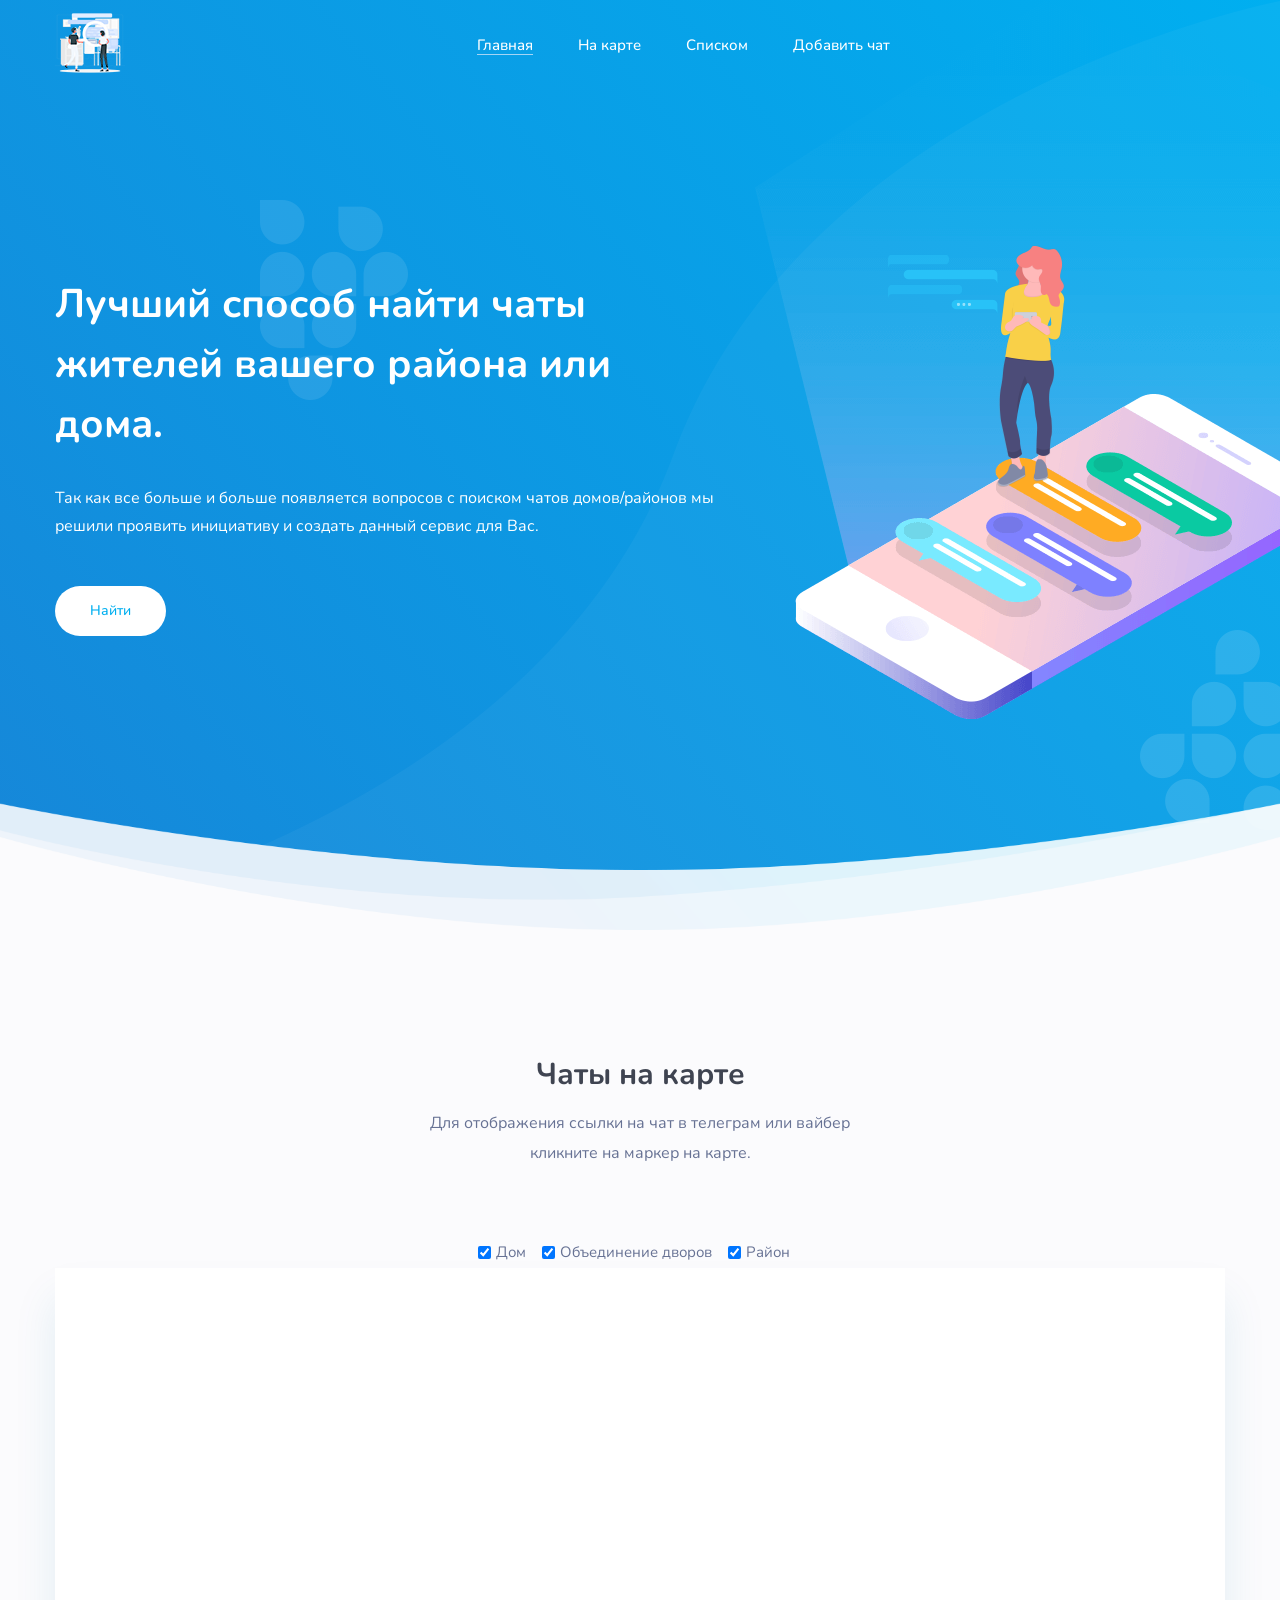
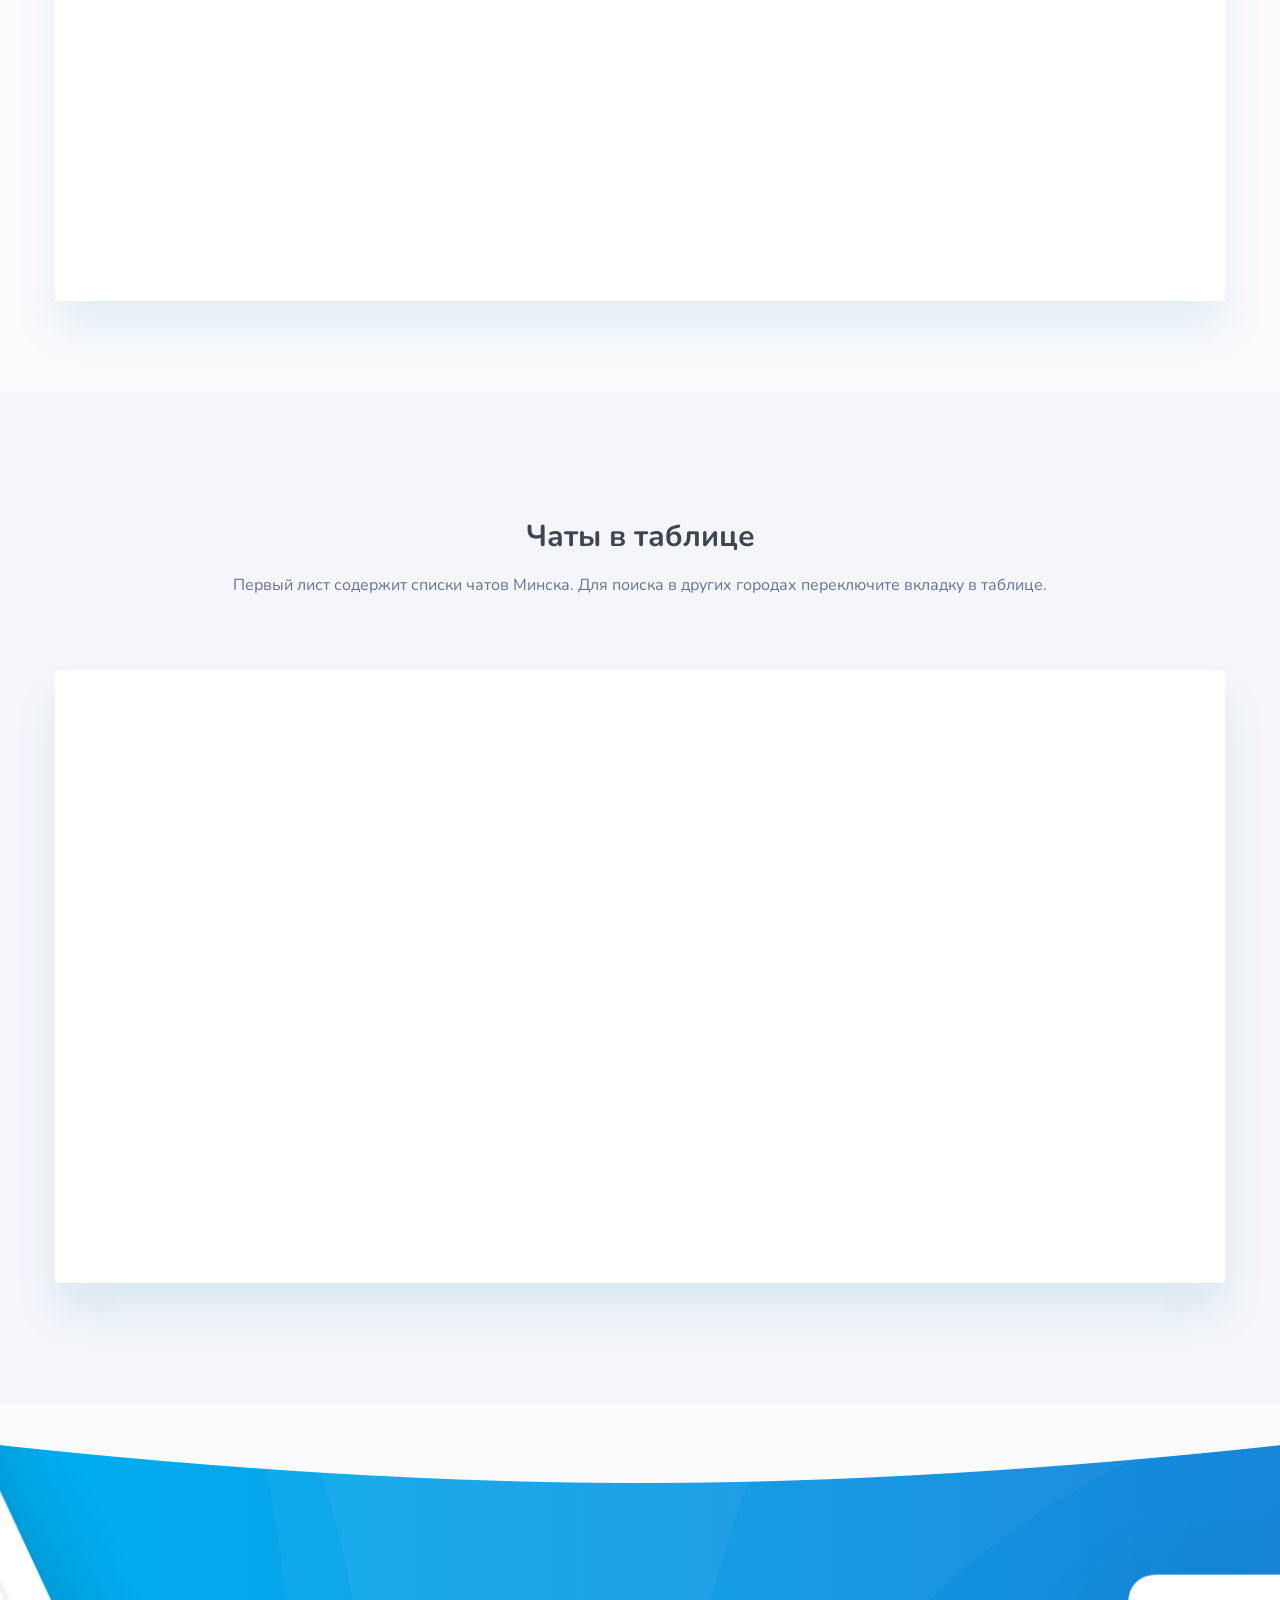
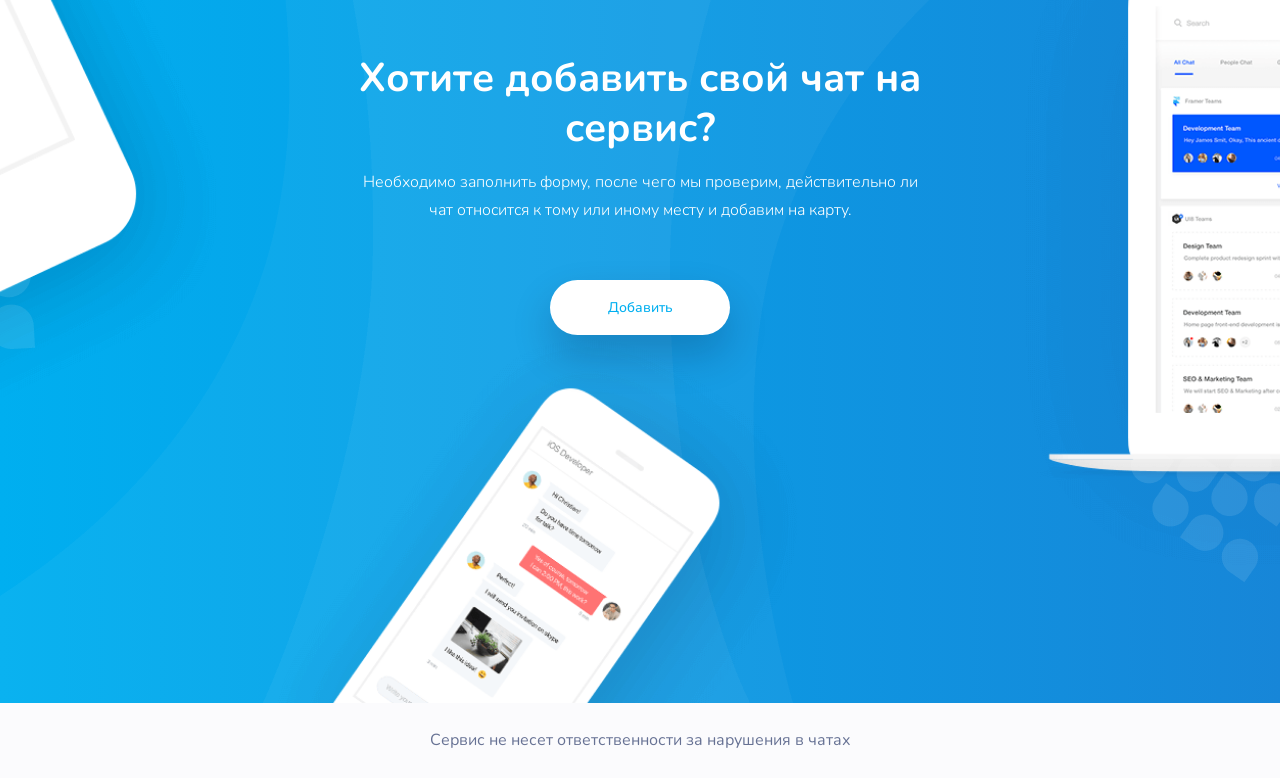
==== index.html @ 0113bb57 "'site'" ====
<!doctype html>
<html lang="ru">

<head>
    <!-- Required meta tags -->
    <meta charset="utf-8">
    <meta name="viewport" content="width=device-width, initial-scale=1, shrink-to-fit=no">
    <link rel="shortcut icon" href="img/favicon.png" type="image/x-icon">
    <title>Поиск чата дома, двора, района</title>
    <!-- Bootstrap CSS -->
    <link rel="stylesheet" href="css/bootstrap.min.css">
    <link rel="stylesheet" href="vendors/bootstrap-selector/css/bootstrap-select.min.css">
    <!--icon font css-->
    <link rel="stylesheet" href="vendors/themify-icon/themify-icons.css">
    <link rel="stylesheet" href="vendors/flaticon/flaticon.css">
    <link rel="stylesheet" href="vendors/animation/animate.css">
    <link rel="stylesheet" href="vendors/owl-carousel/assets/owl.carousel.min.css">
    <link rel="stylesheet" href="vendors/magnify-pop/magnific-popup.css">
    <link rel="stylesheet" href="vendors/nice-select/nice-select.css">
    <link rel="stylesheet" href="vendors/elagent/style.css">
    <link rel="stylesheet" href="vendors/scroll/jquery.mCustomScrollbar.min.css">
    <link rel="stylesheet" href="css/style.css">
    <link rel="stylesheet" href="css/responsive.css">
</head>

<body>
<!--     <div id="preloader">
    <div id="ctn-preloader" class="ctn-preloader">
        <div class="animation-preloader">
            <div class="spinner"></div>
            <div class="txt-loading">
                <span data-text-preloader="S" class="letters-loading">
                    S
                </span>
                <span data-text-preloader="A" class="letters-loading">
                    A
                </span>
                <span data-text-preloader="A" class="letters-loading">
                    A
                </span>
                <span data-text-preloader="S" class="letters-loading">
                    S
                </span>
                <span data-text-preloader="L" class="letters-loading">
                    L
                </span>
                <span data-text-preloader="A" class="letters-loading">
                    A
                </span>
                <span data-text-preloader="N" class="letters-loading">
                    N
                </span>
                <span data-text-preloader="D" class="letters-loading">
                    D
                </span>
            </div>
            <p class="text-center">Loading</p>
        </div>
        <div class="loader">
            <div class="row">
                <div class="col-3 loader-section section-left">
                    <div class="bg"></div>
                </div>
                <div class="col-3 loader-section section-left">
                    <div class="bg"></div>
                </div>
                <div class="col-3 loader-section section-right">
                    <div class="bg"></div>
                </div>
                <div class="col-3 loader-section section-right">
                    <div class="bg"></div>
                </div>
            </div>
        </div>
    </div>
</div> -->
    <div class="body_wrapper">
        <header class="header_area">
            <nav class="navbar navbar-expand-lg menu_two">
                <div class="container">
                    <a class="navbar-brand sticky_logo" href="#"><img src="img/logo2.png" srcset="img/logo2x-2.png 2x" alt="logo"><img src="img/logo.png" srcset="img/logo2x.png 2x" alt=""></a>
                    <button class="navbar-toggler collapsed" type="button" data-toggle="collapse" data-target="#navbarSupportedContent" aria-controls="navbarSupportedContent" aria-expanded="false" aria-label="Toggle navigation">
                        <span class="menu_toggle">
                            <span class="hamburger">
                                <span></span>
                                <span></span>
                                <span></span>
                            </span>
                            <span class="hamburger-cross">
                                <span></span>
                                <span></span>
                            </span>
                        </span>
                    </button>
                    <div class="collapse navbar-collapse justify-content-center" id="navbarSupportedContent">
                        <ul class="navbar-nav menu w_menu">
                            <li class="nav-item  mega_menu mega_menu_two active">
                                <a class="nav-link" href="/" role="button" >
                                    Главная
                                </a>
                            </li>
                            <li class="nav-item  mega_menu mega_menu_two">
                                <a class="nav-link" href="#map-list" role="button" >
                                    На карте
                                </a>
                            </li>
                            <li class="nav-item  mega_menu mega_menu_two">
                                <a class="nav-link" href="#table-list" role="button" >
                                    Списком
                                </a>
                            </li>
                            <li class="nav-item  mega_menu mega_menu_two">
                                <a class="nav-link" href="/add.html" role="button" >
                                    Добавить чат
                                </a>
                            </li>
                        </ul>
                    </div>
                   <!--  <div class="nav_right_btn">
                       <a href="#" class="login_btn">Login</a>
                       <a href="#" class="login_btn active">Sign Up</a>
                   </div> -->
                </div>
            </nav>
        </header>

        <section class="slider_area">
            <div class="container">
                <div class="row">
                    <div class="col-lg-7 d-flex align-items-center">
                        <div class="slider_content">
                            <h2 class="f_p f_700 f_size_40 l_height60">Лучший способ найти чаты жителей вашего района или дома.</h2>
                            <p class="f_400 l_height28 mt_30">Так как все больше и больше появляется вопросов с поиском чатов домов/районов мы решили проявить инициативу и создать данный сервис для Вас.</p>
                            <a href="#map-list" class="slider_btn btn_hover mt_30">Найти</a>
                        </div>
                    </div>
                    <div class="col-lg-5">
                        <div class="mobile_img">
                            <div class="img"><img class="women_img leaf wow fadeInDown" data-wow-delay="0.4s" src="img/home2/women.png" alt=""></div>
                            <img class="mobile wow fadeInRight" data-wow-delay="0.1s" src="img/home2/mobile.png" alt="">
                        </div>
                    </div>
                </div>
            </div>
            <img class="leaf l_left" src="img/home2/shape_02.png" alt="">
            <img class="leaf l_right" src="img/home2/shape_03.png" alt="">
            <img class="middle_shape" src="img/home2/shape_01.png" alt="">
            <img class="bottom_shoape" src="img/home2/shape.png" alt="">
        </section>
        <section class="features_area sec_pad" id="map-list">
            <div class="container custom_container p0">
                <div class="sec_title text-center">
                    <h2 class="f_p f_size_30 l_height50 f_700 t_color2">Чаты на карте</h2>
                    <p class="f_400 f_size_16 l_height30">Для отображения ссылки на чат в телеграм или вайбер<br>кликните на маркер на карте.</p>
                </div>
                <div class="row service_info mt_70 mb_30 text-center">
                    <div class="col-lg-12 mb-30">
<div class="form-check form-check-inline">
  <input class="form-check-input" type="checkbox" id="point" checked=true>
  <label class="form-check-label" for="point">Дом</label>
</div>
<div class="form-check form-check-inline">
  <input class="form-check-input" type="checkbox" id="polygon" checked=true>
  <label class="form-check-label" for="polygon">Объединение дворов</label>
</div>
<div class="form-check form-check-inline">
  <input class="form-check-input" type="checkbox" id="circle" checked=true>
  <label class="form-check-label" for="circle">Район</label>
</div>

                        <div class="service_item p-0">
                            <div id="map"></div>
                        </div>
                    </div>
                </div>
            </div>
            </section>

        <section class="service_area sec_pad" id="table-list">
            <div class="container custom_container p0">
                <div class="sec_title text-center">
                    <h2 class="f_p f_size_30 l_height50 f_700 t_color2">Чаты в таблице</h2>
                    <p class="f_400 f_size_16 l_height30">Первый лист содержит списки чатов Минска. Для поиска в других городах переключите вкладку в таблице.</p>
                </div>
                <div class="row service_info mt_70 mb_30">
                    <div class="col-lg-12 mb-30">
                        <div class="service_item p-0">
                            <iframe width="100%" height="600px" jsname="L5Fo6c" jscontroller="usmiIb" jsaction="rcuQ6b:WYd;" class="YMEQtf L6cTce-purZT L6cTce-pSzOP KfXz0b" sandbox="allow-scripts allow-popups allow-forms allow-same-origin allow-popups-to-escape-sandbox allow-downloads" aria-label="Spreadsheet, Чаты районов/дворов/ТС" allowfullscreen="" src="https://docs.google.com/spreadsheets/d/1nsbTMllpc9JCeDQKdfqJV3aFBMsn3Gv7wN0OTzFq9Tg/htmlembed?authuser=0" frameborder="0"></iframe>
                        </div>
                    </div>
                </div>
            </div>
        </section>
        
        <section class="call_action_area">
            <img class="leaf action_one" data-parallax='{"x": -50, "y": 0}' src="img/home2/app_bg.png" alt="">
            <img class="leaf action_two" data-parallax='{"x": 40, "y": 0}' src="img/home2/bg_shape.png" alt="">
            <div class="container">
                <div class="action_content text-center">
                    <h2 class="f_p f_size_40 l_height50 f_700">Хотите добавить свой чат на сервис?</h2>
                    <p>Необходимо заполнить форму, после чего мы проверим, действительно ли чат относится к тому или иному месту и добавим на карту.</p>
                    <a href="/add.html" class="action_btn btn_hover mt_40">Добавить</a>
                </div>
            </div>
        </section>

        <footer class="footer_area_two">
            
            <div class="footer_bottom">
                <div class="container">
                    <div class="row">
                        <div class="col-sm-12">
                            <p class="mb-0 f_400 text-center">Сервис не несет ответственности за нарушения в чатах</p>
                        </div>
                        <div class="col-sm-6">
                            <ul class="list-unstyled f_menu text-right">
                                <!-- <li><a href="#">Terms of Use</a></li>
                                <li><a href="#">Privacy Policy</a></li> -->
                            </ul>
                        </div>
                    </div>
                </div>
            </div>
        </footer>
    </div>
    <!-- Optional JavaScript -->
    <!-- jQuery first, then Popper.js, then Bootstrap JS -->
     <script src="https://api-maps.yandex.ru/2.1/?lang=ru_RU&amp;apikey=acfaf65d-8208-44d9-b4a4-fabe685512ab" type="text/javascript"></script>
    <script src="js/jquery-3.2.1.min.js"></script>
    <script src="js/geoobjects.js" type="text/javascript"></script>
    <script src="js/propper.js"></script>
    <script src="js/bootstrap.min.js"></script>
    <script src="vendors/bootstrap-selector/js/bootstrap-select.min.js"></script>
    <script src="vendors/wow/wow.min.js"></script>
    <script src="vendors/sckroller/jquery.parallax-scroll.js"></script>
    <script src="vendors/owl-carousel/owl.carousel.min.js"></script>
    <script src="vendors/nice-select/jquery.nice-select.min.js"></script>
    <script src="vendors/imagesloaded/imagesloaded.pkgd.min.js"></script>
    <script src="vendors/isotope/isotope-min.js"></script>
    <script src="vendors/magnify-pop/jquery.magnific-popup.min.js"></script>
    <script src="vendors/scroll/jquery.mCustomScrollbar.concat.min.js"></script>
    <script src="js/main.js"></script>
</body>

</html>
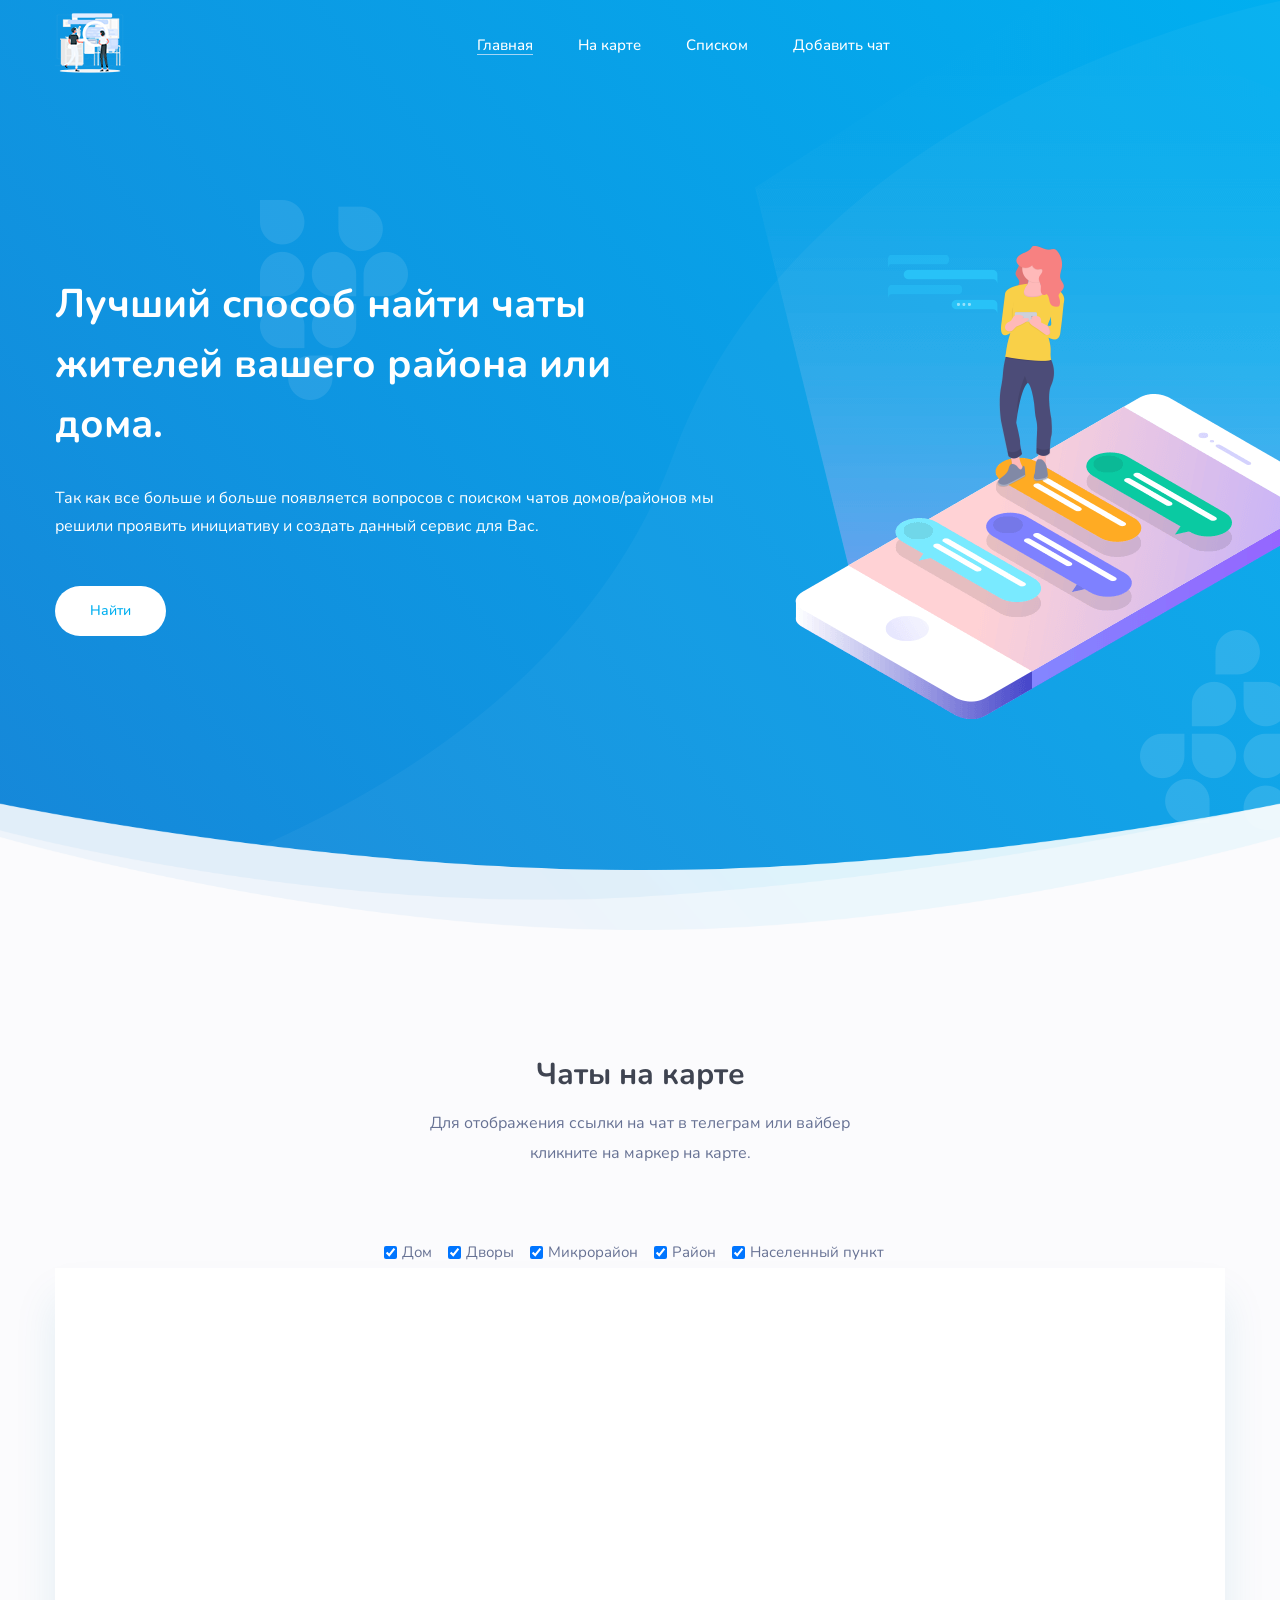
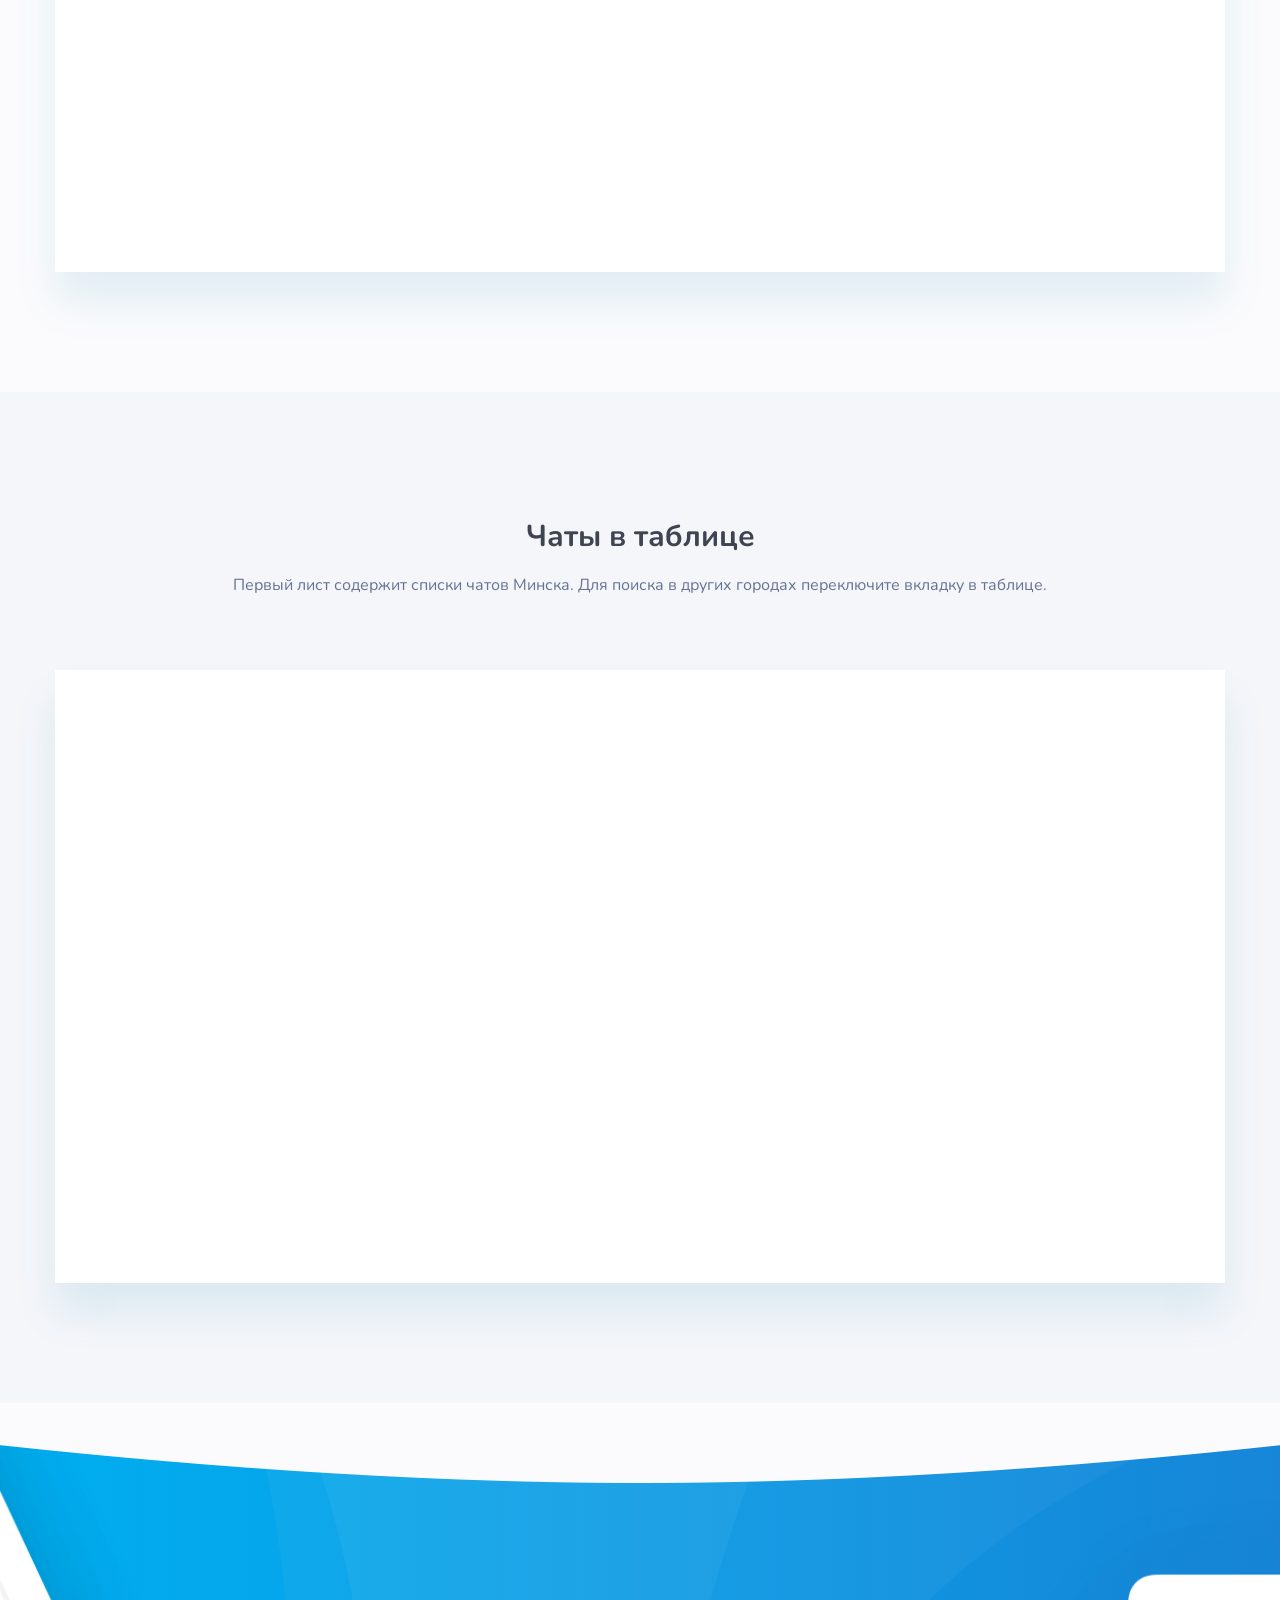
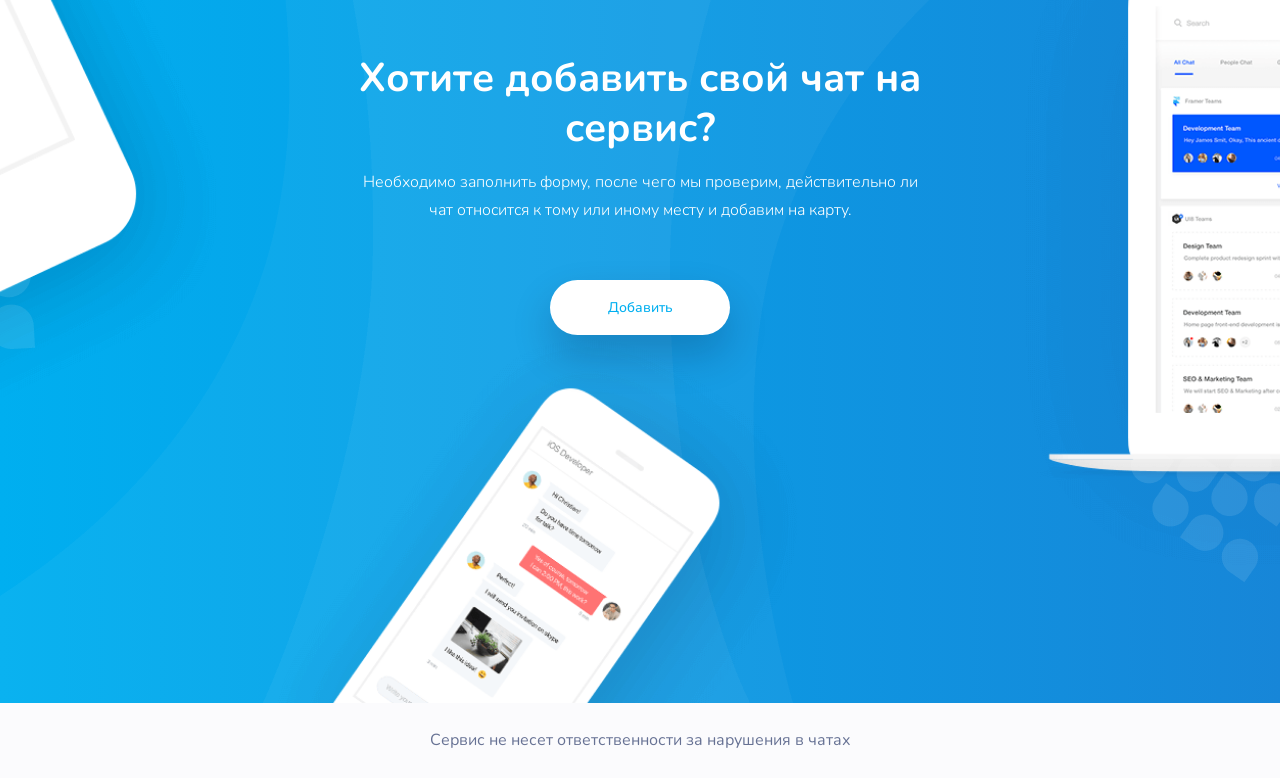
==== commit bd2830fa: "map" ====
--- a/index.html
+++ b/index.html
@@ -110,7 +110,7 @@
                                 </a>
                             </li>
                             <li class="nav-item  mega_menu mega_menu_two">
-                                <a class="nav-link" href="/add.html" role="button" >
+                                <a class="nav-link" href="https://www.google.com/url?q=https://forms.gle/v5q1YRzdFfWrDYZA6&sa=D&ust=1599309310475000&usg=AFQjCNFa2v-Of5Ny7p2y4aPrOoZUgODbrg" target="_blank" role="button" >
                                     Добавить чат
                                 </a>
                             </li>
@@ -156,17 +156,26 @@
                 <div class="row service_info mt_70 mb_30 text-center">
                     <div class="col-lg-12 mb-30">
 <div class="form-check form-check-inline">
-  <input class="form-check-input" type="checkbox" id="point" checked=true>
-  <label class="form-check-label" for="point">Дом</label>
-</div>
-<div class="form-check form-check-inline">
-  <input class="form-check-input" type="checkbox" id="polygon" checked=true>
-  <label class="form-check-label" for="polygon">Объединение дворов</label>
-</div>
-<div class="form-check form-check-inline">
-  <input class="form-check-input" type="checkbox" id="circle" checked=true>
-  <label class="form-check-label" for="circle">Район</label>
-</div>
+  <input class="form-check-input" type="checkbox" id="house" checked=true>
+  <label class="form-check-label" for="house">Дом</label>
+</div>
+<div class="form-check form-check-inline">
+  <input class="form-check-input" type="checkbox" id="yard" checked=true>
+  <label class="form-check-label" for="yard">Дворы</label>
+</div>
+ <div class="form-check form-check-inline">
+     <input class="form-check-input" type="checkbox" id="microdistrict" checked=true>
+     <label class="form-check-label" for="microdistrict">Микрорайон</label>
+ </div>
+<div class="form-check form-check-inline">
+  <input class="form-check-input" type="checkbox" id="district" checked=true>
+  <label class="form-check-label" for="district">Район</label>
+</div>
+<div class="form-check form-check-inline">
+  <input class="form-check-input" type="checkbox" id="city" checked=true>
+    <label class="form-check-label" for="city">Населенный пункт</label>
+</div>
+
 
                         <div class="service_item p-0">
                             <div id="map"></div>
@@ -199,7 +208,7 @@
                 <div class="action_content text-center">
                     <h2 class="f_p f_size_40 l_height50 f_700">Хотите добавить свой чат на сервис?</h2>
                     <p>Необходимо заполнить форму, после чего мы проверим, действительно ли чат относится к тому или иному месту и добавим на карту.</p>
-                    <a href="/add.html" class="action_btn btn_hover mt_40">Добавить</a>
+                    <a href="https://www.google.com/url?q=https://forms.gle/v5q1YRzdFfWrDYZA6&sa=D&ust=1599309310475000&usg=AFQjCNFa2v-Of5Ny7p2y4aPrOoZUgODbrg" target="_blank" class="action_btn btn_hover mt_40">Добавить</a>
                 </div>
             </div>
         </section>
--- a/css/style.css
+++ b/css/style.css
@@ -1,19 +1,4 @@
 /*----------------------------------------------------
-@File: Default Styles
-@Author: Md. Shahadat Hussain
-@URL: https://themeforest.net/user/droitthemes
-
-This file contains the styling for the actual template, this
-is the file you need to edit to change the look of the
-template.
----------------------------------------------------- */
-/*=====================================================================
-@Template Name: 
-@Author: Md. Shahadat Hussain
-@Developed By: Rony
-@Developer URL: https://themeforest.net/user/droitthemes
-
-@Default Styles
 
 Table of Content:
 01/ variables
@@ -37,6 +22,7 @@
 19/ shop
 20/ blog
 21/ footer
+22/ map
 
 =====================================================================*/
 /*====================================================*/
@@ -23171,11 +23157,14 @@
     left: 100%;
   }
 }
-
+/* map */
 #map {
     width: 100%;
     height: 600px;
 }
+#map-list .service_item{
+  height: auto;
+}
 /*====================================================*/
 
 /*# sourceMappingURL=style.css.map */
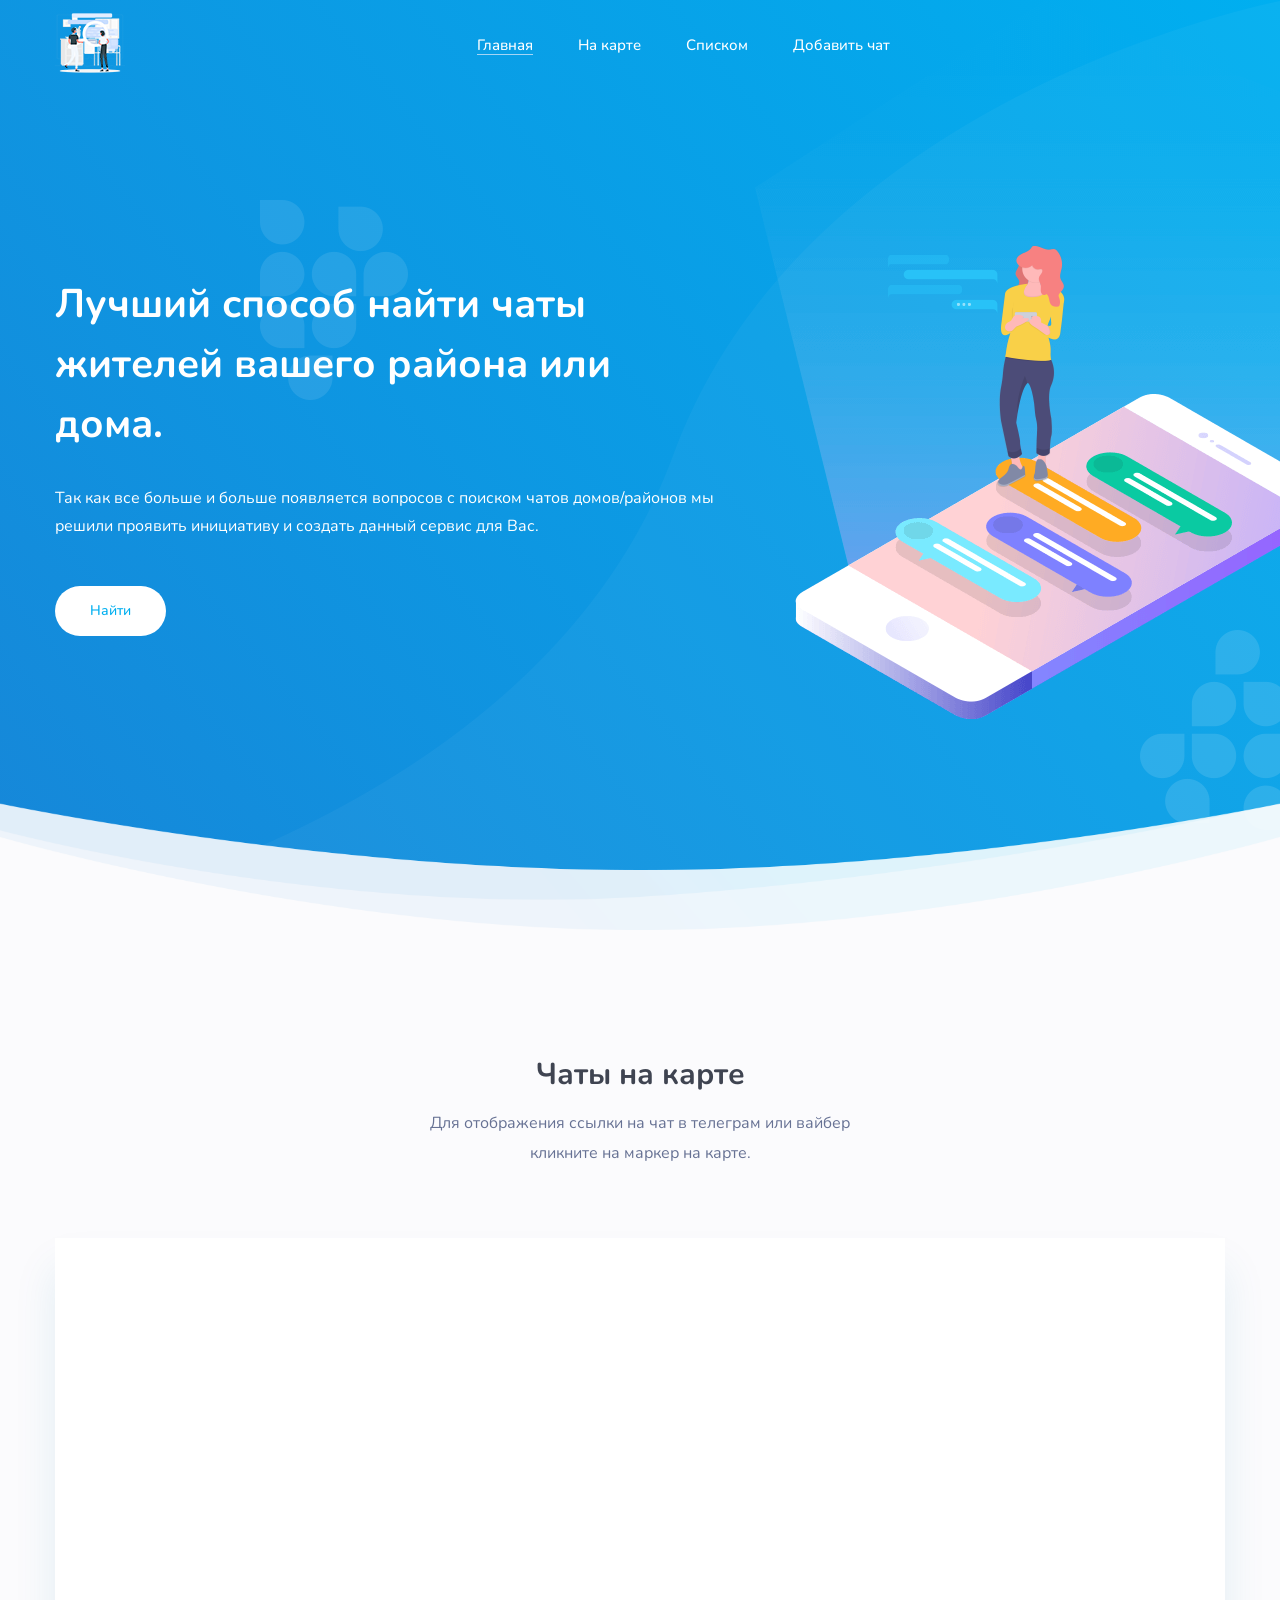
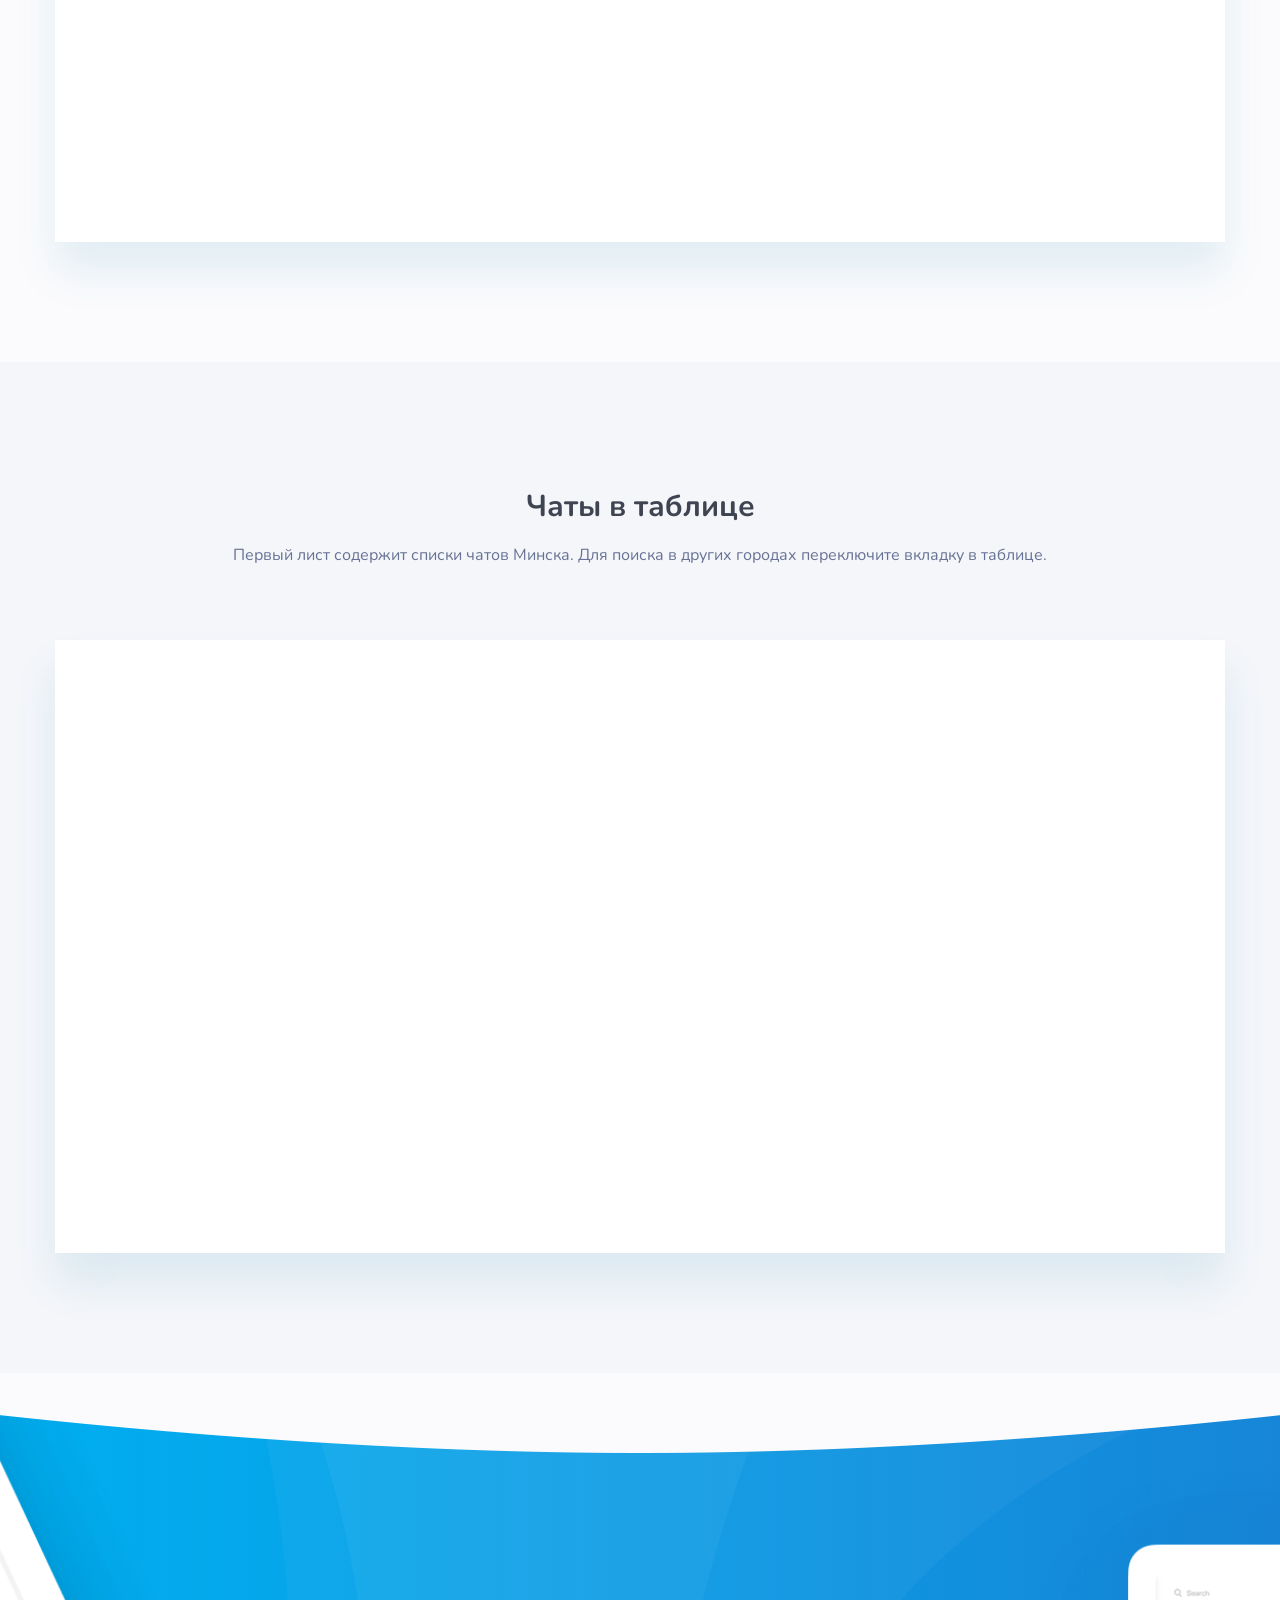
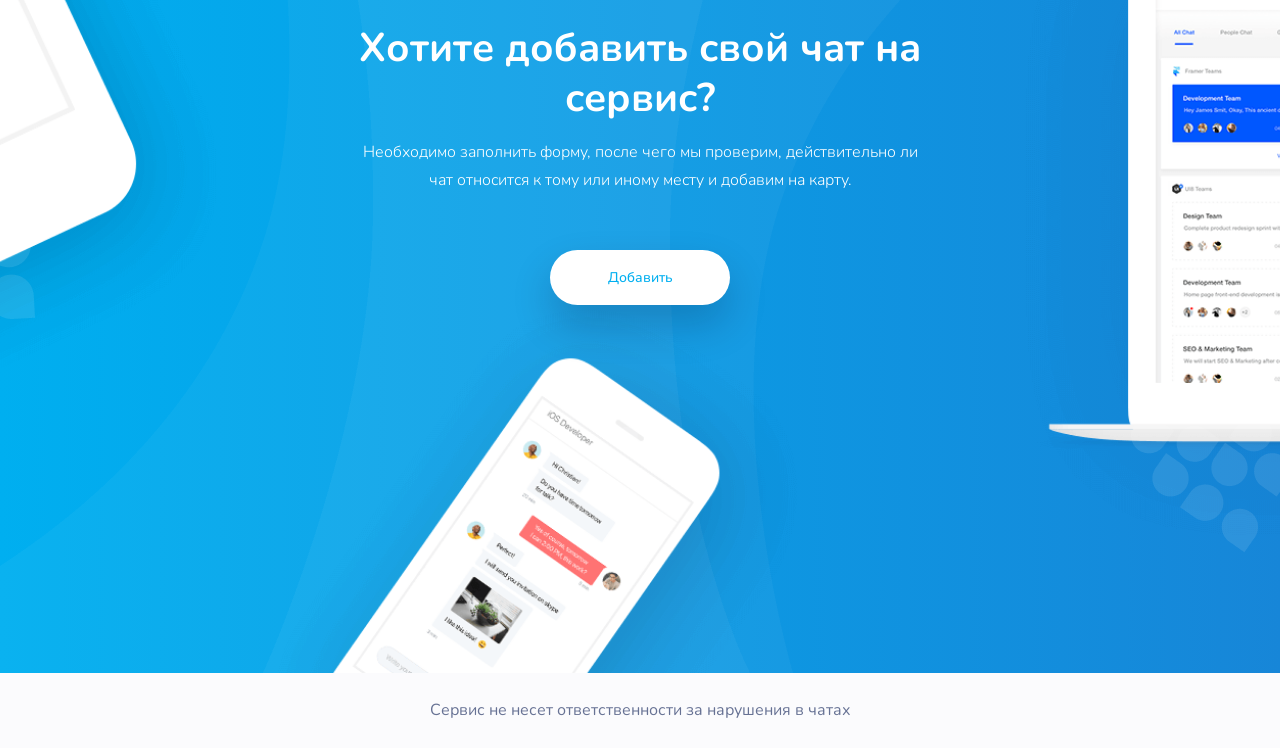
==== commit 05842c7a: "map" ====
--- a/index.html
+++ b/index.html
@@ -155,7 +155,7 @@
                 </div>
                 <div class="row service_info mt_70 mb_30 text-center">
                     <div class="col-lg-12 mb-30">
-<div class="form-check form-check-inline">
+<!--<div class="form-check form-check-inline">
   <input class="form-check-input" type="checkbox" id="house" checked=true>
   <label class="form-check-label" for="house">Дом</label>
 </div>
@@ -174,7 +174,7 @@
 <div class="form-check form-check-inline">
   <input class="form-check-input" type="checkbox" id="city" checked=true>
     <label class="form-check-label" for="city">Населенный пункт</label>
-</div>
+</div>-->
 
 
                         <div class="service_item p-0">
